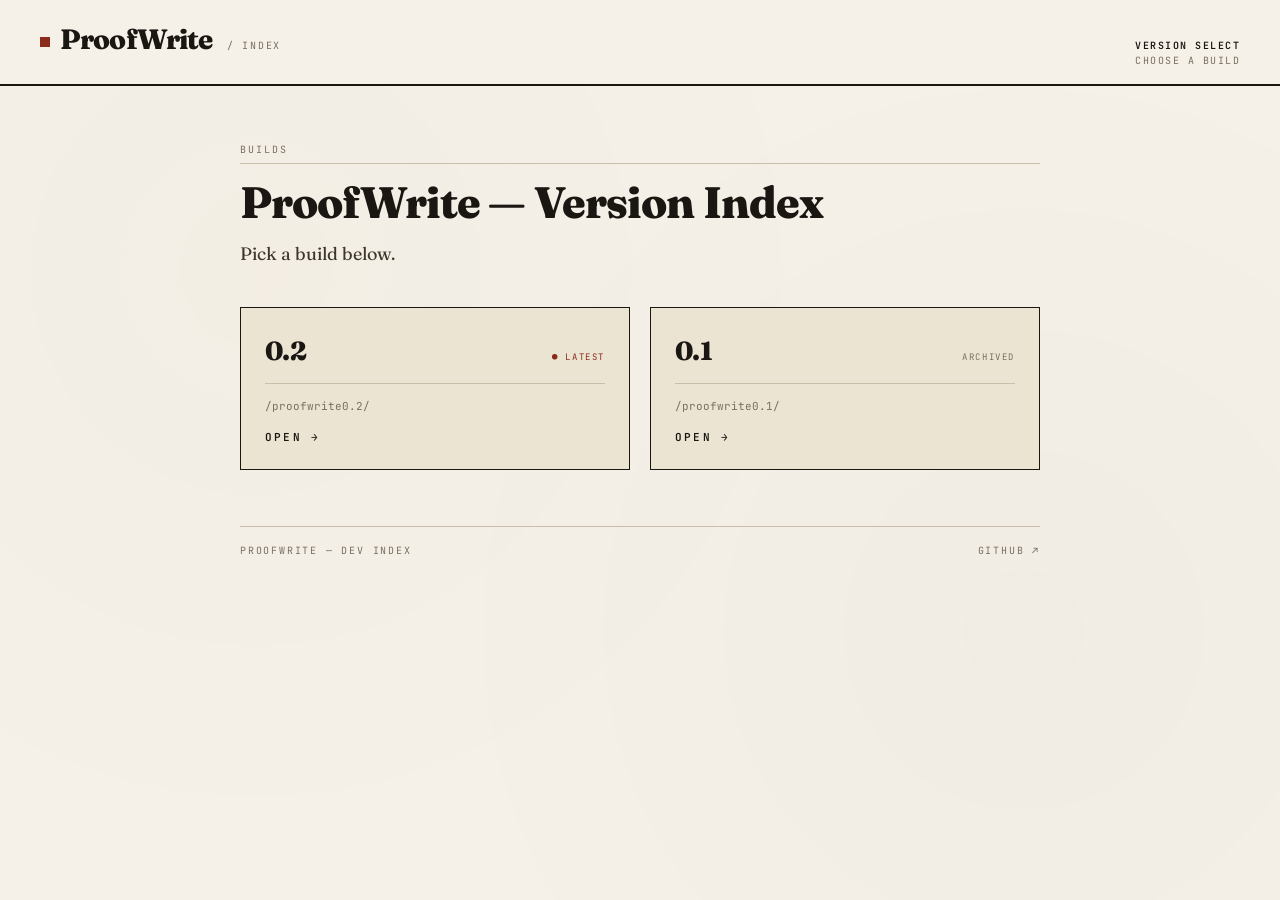
==== index.html @ 60ee2603 "added home Index to select version" ====
<!DOCTYPE html>
<html lang="en">
<head>
  <meta charset="UTF-8">
  <meta name="viewport" content="width=device-width, initial-scale=1.0">
  <title>ProofWrite — Version Index</title>

  <!-- Match the fonts used by the actual app -->
  <link rel="preconnect" href="https://fonts.googleapis.com">
  <link rel="preconnect" href="https://fonts.gstatic.com" crossorigin>
  <link href="https://fonts.googleapis.com/css2?family=Fraunces:opsz,wght@9..144,400;9..144,800&family=Inter+Tight:wght@400;500;600&family=JetBrains+Mono:wght@400;600&display=swap" rel="stylesheet">

  <style>
    /* ---- Tokens copied from shared.css so this page stays self-contained ---- */
    :root {
      --paper: #f5f1e8;
      --paper-deep: #ebe4d3;
      --ink: #1a1713;
      --ink-soft: #3d362c;
      --ink-muted: #7a6f60;
      --rule: #c9bfa8;
      --accent: #8b2c1a;
    }

    * { box-sizing: border-box; margin: 0; padding: 0; }

    html, body {
      background: var(--paper);
      color: var(--ink);
      font-family: 'Inter Tight', sans-serif;
      font-size: 15px;
      line-height: 1.5;
      min-height: 100vh;
    }

    /* Same paper-grain atmosphere as the app */
    body::before {
      content: "";
      position: fixed;
      inset: 0;
      pointer-events: none;
      background-image:
        radial-gradient(circle at 20% 30%, rgba(139,44,26,0.015) 0%, transparent 50%),
        radial-gradient(circle at 80% 70%, rgba(26,23,19,0.02) 0%, transparent 50%);
      z-index: 0;
    }

    /* ---- Masthead, mirroring the shared one ---- */
    .masthead {
      border-bottom: 2px solid var(--ink);
      padding: 18px 40px 16px;
      display: flex;
      align-items: baseline;
      justify-content: space-between;
      background: var(--paper);
      position: relative;
      z-index: 2;
    }
    .brand {
      font-family: 'Fraunces', serif;
      font-weight: 800;
      font-size: 28px;
      letter-spacing: -0.03em;
      display: flex;
      align-items: baseline;
      gap: 10px;
      color: var(--ink);
      text-decoration: none;
    }
    .brand .mark {
      display: inline-block;
      width: 10px;
      height: 10px;
      background: var(--accent);
      transform: translateY(-2px);
    }
    .brand .sub {
      font-family: 'JetBrains Mono', monospace;
      font-size: 10px;
      font-weight: 400;
      text-transform: uppercase;
      letter-spacing: 0.18em;
      color: var(--ink-muted);
      margin-left: 4px;
    }
    .masthead-meta {
      font-family: 'JetBrains Mono', monospace;
      font-size: 10px;
      text-transform: uppercase;
      letter-spacing: 0.15em;
      color: var(--ink-muted);
      text-align: right;
    }
    .masthead-meta strong { color: var(--ink); font-weight: 600; }

    /* ---- Page body ---- */
    main {
      max-width: 880px;
      margin: 0 auto;
      padding: 56px 40px 80px;
      position: relative;
      z-index: 1;
    }

    .eyebrow {
      font-family: 'JetBrains Mono', monospace;
      font-size: 10px;
      text-transform: uppercase;
      letter-spacing: 0.2em;
      color: var(--ink-muted);
      margin-bottom: 14px;
      padding-bottom: 6px;
      border-bottom: 1px solid var(--rule);
    }

    h1 {
      font-family: 'Fraunces', serif;
      font-weight: 800;
      font-size: 44px;
      line-height: 1.1;
      letter-spacing: -0.02em;
      margin-bottom: 14px;
    }

    .lede {
      font-family: 'Fraunces', serif;
      font-weight: 400;
      font-size: 18px;
      color: var(--ink-soft);
      max-width: 60ch;
      margin-bottom: 40px;
    }

    /* ---- Version cards ---- */
    .versions {
      display: grid;
      grid-template-columns: 1fr 1fr;
      gap: 20px;
    }

    .version-card {
      display: block;
      text-decoration: none;
      color: var(--ink);
      background: var(--paper-deep);
      border: 1px solid var(--ink);
      padding: 24px;
      transition: transform 120ms ease, background 120ms ease, box-shadow 120ms ease;
      position: relative;
    }
    .version-card:hover {
      background: var(--paper);
      transform: translate(-2px, -2px);
      box-shadow: 4px 4px 0 var(--ink);
    }

    .card-head {
      display: flex;
      align-items: baseline;
      justify-content: space-between;
      margin-bottom: 14px;
      padding-bottom: 12px;
      border-bottom: 1px solid var(--rule);
    }
    .card-version {
      font-family: 'Fraunces', serif;
      font-weight: 800;
      font-size: 26px;
      letter-spacing: -0.02em;
    }
    .card-tag {
      font-family: 'JetBrains Mono', monospace;
      font-size: 9px;
      text-transform: uppercase;
      letter-spacing: 0.18em;
      color: var(--ink-muted);
    }
    .card-tag.latest { color: var(--accent); }

    .card-path {
      font-family: 'JetBrains Mono', monospace;
      font-size: 11px;
      color: var(--ink-muted);
      margin-bottom: 8px;
    }
    .card-arrow {
      font-family: 'JetBrains Mono', monospace;
      font-size: 11px;
      font-weight: 600;
      text-transform: uppercase;
      letter-spacing: 0.2em;
      color: var(--ink);
      margin-top: 14px;
    }
    .version-card:hover .card-arrow { color: var(--accent); }

    /* ---- Footer ---- */
    footer {
      margin-top: 56px;
      padding-top: 16px;
      border-top: 1px solid var(--rule);
      font-family: 'JetBrains Mono', monospace;
      font-size: 10px;
      text-transform: uppercase;
      letter-spacing: 0.18em;
      color: var(--ink-muted);
      display: flex;
      justify-content: space-between;
    }
    footer a { color: var(--ink-muted); text-decoration: none; border-bottom: 1px solid transparent; }
    footer a:hover { color: var(--ink); border-bottom-color: var(--ink); }

    @media (max-width: 640px) {
      .masthead { padding: 14px 20px; }
      main { padding: 32px 20px 60px; }
      h1 { font-size: 34px; }
      .versions { grid-template-columns: 1fr; }
    }
  </style>
</head>
<body>

  <header class="masthead">
    <a href="./" class="brand">
      <span class="mark"></span>
      ProofWrite
      <span class="sub">/ index</span>
    </a>
    <div class="masthead-meta">
      <strong>Version Select</strong><br>
      Choose a build
    </div>
  </header>

  <main>
    <div class="eyebrow">Builds</div>
    <h1>ProofWrite — Version Index</h1>
    <p class="lede">Pick a build below.</p>

    <div class="versions">
      <a class="version-card" href="./proofwrite0.2/">
        <div class="card-head">
          <div class="card-version">0.2</div>
          <div class="card-tag latest">● Latest</div>
        </div>
        <div class="card-path">/proofwrite0.2/</div>
        <div class="card-arrow">Open →</div>
      </a>

      <a class="version-card" href="./proofwrite0.1/">
        <div class="card-head">
          <div class="card-version">0.1</div>
          <div class="card-tag">Archived</div>
        </div>
        <div class="card-path">/proofwrite0.1/</div>
        <div class="card-arrow">Open →</div>
      </a>
    </div>

    <footer>
      <span>ProofWrite — Dev Index</span>
      <a href="https://github.com/Arnav1x/ProofWrite">github ↗</a>
    </footer>
  </main>

</body>
</html>
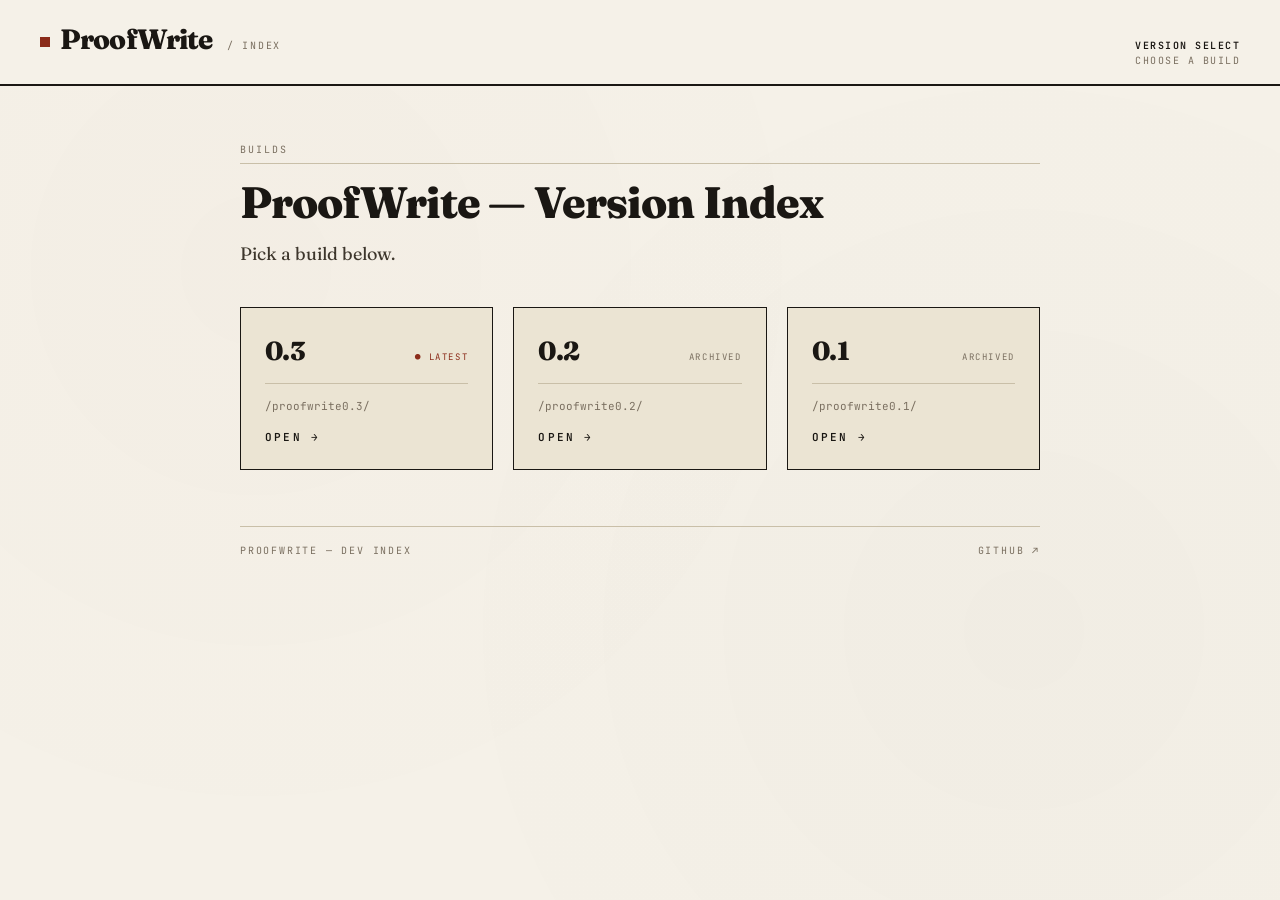
==== commit b9210b6e: "Update index.html added 0.3 to home index" ====
--- a/index.html
+++ b/index.html
@@ -3,7 +3,7 @@
 <head>
   <meta charset="UTF-8">
   <meta name="viewport" content="width=device-width, initial-scale=1.0">
-  <title>ProofWrite — Version Index</title>
+  <title>ProofWrite &mdash; Version Index</title>
 
   <!-- Match the fonts used by the actual app -->
   <link rel="preconnect" href="https://fonts.googleapis.com">
@@ -131,10 +131,14 @@
       margin-bottom: 40px;
     }
 
-    /* ---- Version cards ---- */
+    /* ---- Version cards ----
+       Using auto-fit + minmax is the classic responsive-grid pattern:
+       columns auto-arrange (3 on desktop, 2 on tablet, 1 on phone)
+       without writing any media queries. Each card never goes
+       narrower than 220px before wrapping. */
     .versions {
       display: grid;
-      grid-template-columns: 1fr 1fr;
+      grid-template-columns: repeat(auto-fit, minmax(220px, 1fr));
       gap: 20px;
     }
 
@@ -214,7 +218,6 @@
       .masthead { padding: 14px 20px; }
       main { padding: 32px 20px 60px; }
       h1 { font-size: 34px; }
-      .versions { grid-template-columns: 1fr; }
     }
   </style>
 </head>
@@ -234,17 +237,26 @@
 
   <main>
     <div class="eyebrow">Builds</div>
-    <h1>ProofWrite — Version Index</h1>
+    <h1>ProofWrite &mdash; Version Index</h1>
     <p class="lede">Pick a build below.</p>
 
     <div class="versions">
+      <a class="version-card" href="./proofwrite0.3/">
+        <div class="card-head">
+          <div class="card-version">0.3</div>
+          <div class="card-tag latest">&#9679; Latest</div>
+        </div>
+        <div class="card-path">/proofwrite0.3/</div>
+        <div class="card-arrow">Open &rarr;</div>
+      </a>
+
       <a class="version-card" href="./proofwrite0.2/">
         <div class="card-head">
           <div class="card-version">0.2</div>
-          <div class="card-tag latest">● Latest</div>
+          <div class="card-tag">Archived</div>
         </div>
         <div class="card-path">/proofwrite0.2/</div>
-        <div class="card-arrow">Open →</div>
+        <div class="card-arrow">Open &rarr;</div>
       </a>
 
       <a class="version-card" href="./proofwrite0.1/">
@@ -253,15 +265,15 @@
           <div class="card-tag">Archived</div>
         </div>
         <div class="card-path">/proofwrite0.1/</div>
-        <div class="card-arrow">Open →</div>
+        <div class="card-arrow">Open &rarr;</div>
       </a>
     </div>
 
     <footer>
-      <span>ProofWrite — Dev Index</span>
-      <a href="https://github.com/Arnav1x/ProofWrite">github ↗</a>
+      <span>ProofWrite &mdash; Dev Index</span>
+      <a href="https://github.com/Arnav1x/ProofWrite">github &#8599;</a>
     </footer>
   </main>
 
 </body>
-</html>
+</html>
